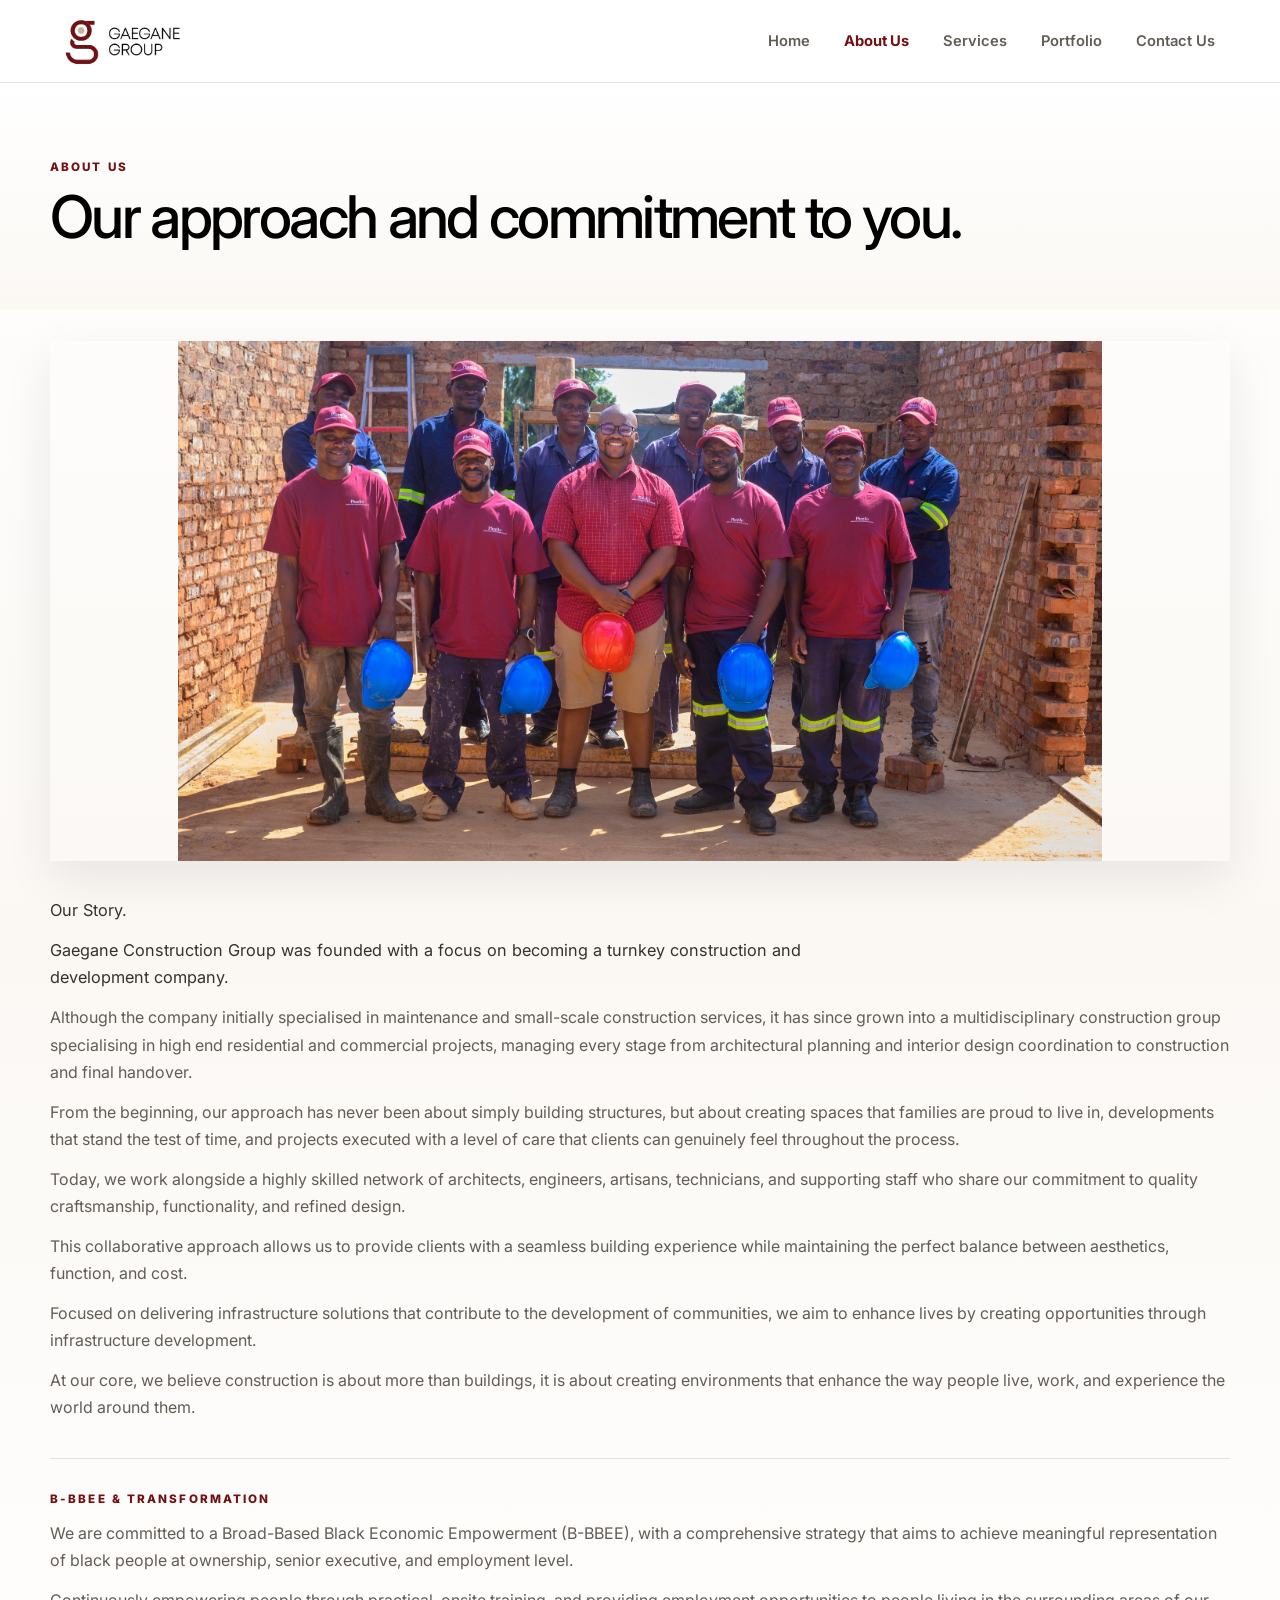
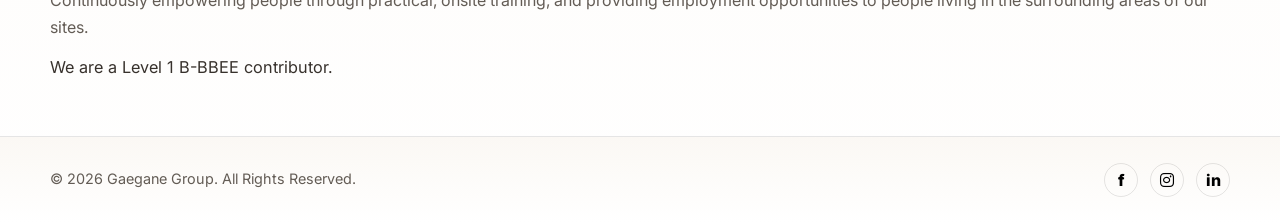
==== about.html @ 90c64b57 "Update about.html" ====
<!doctype html>
<html lang="en">
<head>
<meta charset="UTF-8">
<meta name="viewport" content="width=device-width, initial-scale=1.0">
<title>About Us — Gaegane Construction Group</title>

<link rel="preconnect" href="https://fonts.googleapis.com">
<link rel="preconnect" href="https://fonts.gstatic.com" crossorigin>
<link href="https://fonts.googleapis.com/css2?family=Inter:wght@400;500;600;700;800&display=swap" rel="stylesheet">
<link rel="stylesheet" href="assets/css/site.css">
<link rel="stylesheet" href="https://cdnjs.cloudflare.com/ajax/libs/font-awesome/6.5.1/css/all.min.css">
</head>

<body>

<header class="site-header">
  <div class="container nav">
    <a class="brand" href="index.html" aria-label="Gaegane Group home">
      <img src="assets/images/horizont-bg.png" alt="Gaegane Group logo">
    </a>

    <button class="menu-toggle" type="button" aria-label="Open menu" aria-expanded="false">
      <span></span><span></span><span></span>
    </button>

    <nav class="nav-links">
      <a href="index.html">Home</a>
      <a href="about.html" class="active">About Us</a>
      <a href="services.html">Services</a>
      <a href="portfolio.html">Portfolio</a>
      <a href="contact.html">Contact Us</a>
    </nav>
  </div>
</header>

<main>

<section class="page-hero about-refined-hero">
  <div class="container reveal">
    <span class="eyebrow">About Us</span>
    <h1>Our approach and commitment to you.</h1>
  </div>
</section>


<section class="section about-document-copy">
 <div class="container about-content-wrap reveal">

    <div class="about-inline-image">
      <img src="assets/images/team.jpg" alt="Gaegane Construction Group team">
    </div>
    <p class="lead">Our Story.</p>

    <p class="lead">
      Gaegane Construction Group was founded with a focus on becoming a turnkey construction and development company.
    </p>

    <p>
      Although the company initially specialised in maintenance and small-scale construction services, it has since grown into a multidisciplinary construction group specialising in high end residential and commercial projects, managing every stage from architectural planning and interior design coordination to construction and final handover.
    </p>

    <p>
      From the beginning, our approach has never been about simply building structures, but about creating spaces that families are proud to live in, developments that stand the test of time, and projects executed with a level of care that clients can genuinely feel throughout the process.
    </p>

    <p>
      Today, we work alongside a highly skilled network of architects, engineers, artisans, technicians, and supporting staff who share our commitment to quality craftsmanship, functionality, and refined design.
    </p>

    <p>
      This collaborative approach allows us to provide clients with a seamless building experience while maintaining the perfect balance between aesthetics, function, and cost.
    </p>

    <p>
      Focused on delivering infrastructure solutions that contribute to the development of communities, we aim to enhance lives by creating opportunities through infrastructure development.
    </p>

    <p>
      At our core, we believe construction is about more than buildings, it is about creating environments that enhance the way people live, work, and experience the world around them.
    </p>

    <div class="about-subsection">
      <span class="eyebrow">B-BBEE &amp; Transformation</span>

      <p>
        We are committed to a Broad-Based Black Economic Empowerment (B-BBEE), with a comprehensive strategy that aims to achieve meaningful representation of black people at ownership, senior executive, and employment level.
      </p>

      <p>
        Continuously empowering people through practical, onsite training, and providing employment opportunities to people living in the surrounding areas of our sites.
      </p>

      <p class="lead">We are a Level 1 B-BBEE contributor.</p>
    </div>

  </div>
</section>

</main>

<footer class="footer footer-brand">
  <div class="container footer-clean">

    <p>© 2026 Gaegane Group. All Rights Reserved.</p>

    <div class="footer-socials">
      <a href="https://www.facebook.com/share/1CrGGf7CHS/" aria-label="Facebook">f</a>
      <a href="https://www.instagram.com/gaeganegroup?igsh=anBxc2hhbjdlZ2l2" aria-label="Instagram"><i class="fa-brands fa-instagram"></i></a>
      <a href="https://www.linkedin.com/company/gaegane-group/" aria-label="LinkedIn">in</a>
    </div>
  </div>
</footer>

<script src="assets/js/site.js"></script>
</body>
</html>
---- assets/css/site.css ----
:root{
  --maroon:#731012;
  --gold:#c7b399;
  --black:#000;
  --white:#fff;
  --paper:#fbf8f4;
  --paper-2:#f5efe8;
  --ink:#111;
  --muted:#635c55;
  --line:rgba(0,0,0,.10);
  --soft:0 18px 46px rgba(0,0,0,.08);
}

*{
  box-sizing:border-box;
}

html{
  scroll-behavior:smooth;
}

body{
  margin:0;
  font-family:'Gilroy','Inter',system-ui,-apple-system,BlinkMacSystemFont,"Segoe UI",sans-serif;
  color:var(--ink);
  background:linear-gradient(180deg,#fff 0%,var(--paper) 52%,#fff 100%);
}

body.nav-open,
body.lightbox-open{
  overflow:hidden;
}

a{
  text-decoration:none;
  color:inherit;
}

img{
  display:block;
  max-width:100%;
  border-radius:0 !important;
}

.container{
  width:min(1180px,calc(100% - 32px));
  margin:0 auto;
}

/* HEADER */

.site-header{
  position:sticky;
  top:0;
  z-index:100;
  background:rgba(255,255,255,.94);
  backdrop-filter:blur(16px);
  border-bottom:1px solid var(--line);
}

.nav{
  height:82px;
  display:flex;
  align-items:center;
  justify-content:space-between;
  gap:22px;
}

.brand{
  display:flex;
  align-items:center;
  flex-shrink:0;
}

.brand img{
  height:clamp(40px,4.2vw,58px);
  width:auto;
  max-width:210px;
  object-fit:contain;
}

.nav-links{
  display:flex;
  align-items:center;
  gap:4px;
}

.nav-links a{
  padding:11px 15px;
  color:var(--muted);
  font-size:.92rem;
  font-weight:600;
  transition:.25s ease;
}

.nav-links a:hover{
  background:transparent;
  color:var(--maroon);
  transform:none;
}

.nav-links a.active{
  background:transparent;
  color:var(--maroon);
  font-weight:700;
  transform:none;
}

.menu-toggle{
  display:none;
  width:46px;
  height:46px;
  border:1px solid var(--line);
  background:#fff;
  border-radius:999px;
  cursor:pointer;
  align-items:center;
  justify-content:center;
  flex-direction:column;
  gap:5px;
}

.menu-toggle span{
  width:20px;
  height:2px;
  background:var(--black);
  border-radius:999px;
  transition:.25s ease;
}

.menu-toggle.active span:nth-child(1){
  transform:translateY(7px) rotate(45deg);
}

.menu-toggle.active span:nth-child(2){
  opacity:0;
}

.menu-toggle.active span:nth-child(3){
  transform:translateY(-7px) rotate(-45deg);
}

/* TYPOGRAPHY */

.eyebrow{
  display:inline-block;
  color:var(--maroon);
  letter-spacing:.18em;
  text-transform:uppercase;
  font-size:.73rem;
  font-weight:800;
  margin-bottom:14px;
}

h1,h2,h3{
  font-weight:500;
  letter-spacing:-.035em;
  color:var(--black);
}

h1{
  font-size:clamp(2.2rem,4vw,4.4rem);
  line-height:1.02;
  margin:0 0 18px;
  max-width:980px;
}

h2{
  font-size:clamp(2rem,3.8vw,3.8rem);
  line-height:1.04;
  margin:0 0 16px;
}

h3{
  font-size:clamp(1.25rem,2vw,1.75rem);
  line-height:1.12;
  margin:0 0 12px;
}

p{
  font-size:1rem;
  line-height:1.72;
  color:var(--muted);
  margin:0 0 12px;
}

.lead{
  font-size:clamp(1.02rem,1.25vw,1.18rem);
  line-height:1.7;
  color:#37312c;
  max-width:820px;
}

/* BUTTONS */

.btn-row,
.intro-actions{
  display:flex;
  flex-wrap:wrap;
  gap:16px;
  margin-top:22px;
  margin-bottom:26px;
}

.btn,
.project-open-btn{
  display:inline-flex;
  align-items:center;
  justify-content:center;
  min-height:52px;
  padding:0 22px;
  border-radius:999px;
  border:1px solid transparent;
  font-weight:800;
  transition:.25s ease;
  cursor:pointer;
}

.btn-primary{
  background:var(--maroon);
  color:#fff;
  box-shadow:0 16px 30px rgba(115,16,18,.18);
}

.btn-primary:hover{
  background:#5e0d0f;
  transform:translateY(-2px);
}

.btn-secondary{
  border-color:var(--gold);
  color:var(--black);
  background:rgba(255,255,255,.8);
}

.btn-secondary:hover{
  background:var(--gold);
  transform:translateY(-2px);
}

/* HERO */

.hero{
  min-height:auto;
  display:block;
}

.hero-media{
  position:relative;
  overflow:hidden;
  background:#111;
  height:min(68vh,680px);
  min-height:480px;
}

.hero-static .hero-media img,
.hero-slide img{
  width:100%;
  height:100%;
  object-fit:cover;
}

.hero-slide{
  position:absolute;
  inset:0;
  opacity:0;
  transform:scale(1.04);
  transition:opacity .9s ease,transform 1.4s ease;
}

.hero-slide.active{
  opacity:1;
  transform:scale(1);
}

.hero-media::after{
  content:"";
  position:absolute;
  inset:0;
  background:linear-gradient(180deg,rgba(0,0,0,.08),rgba(0,0,0,.28));
  pointer-events:none;
}

.hero-overlay{
  display:none;
}

/* HOME */

.home-copy,
.refined-home{
  padding:clamp(46px,6vw,76px) 0;
  background:linear-gradient(180deg,#fff,var(--paper));
}

.home-copy-inner{
  max-width:1080px;
}

.home-copy h1,
.refined-home h1{
  font-size:clamp(2.15rem,4.4vw,4.6rem);
  line-height:1.02;
  letter-spacing:-.045em;
  max-width:980px;
  margin:10px 0 20px;
}

.home-copy .lead,
.refined-home .lead{
  max-width:900px;
}

.home-feature-row,
.plain-list{
  display:grid;
  grid-template-columns:repeat(4,1fr);
  gap:18px;
  margin-top:28px;
}

.home-feature-row span,
.plain-item{
  border-top:1px solid var(--line);
  padding-top:14px;
  color:var(--muted);
  font-weight:700;
}

.home-intro-visible .reveal{
  opacity:1;
  transform:none;
  animation:homeTextFadeUp .9s ease both;
}

@keyframes homeTextFadeUp{
  from{
    opacity:0;
    transform:translateY(18px);
  }
  to{
    opacity:1;
    transform:translateY(0);
  }
}

/* PAGE HERO */

.page-hero,
.refined-page-hero,
.contact-refined-hero,
.about-refined-hero{
  padding:clamp(44px,6vw,72px) 0 clamp(26px,4vw,44px);
  background:linear-gradient(180deg,#fff,var(--paper));
}

.page-hero h1,
.refined-page-hero h1,
.contact-refined-hero h1,
.about-refined-hero h1{
  font-size:clamp(2.3rem,4.6vw,4.8rem);
  line-height:1;
  letter-spacing:-.045em;
  max-width:980px;
}

.page-hero .lead,
.refined-page-hero .lead,
.contact-refined-hero .lead{
  max-width:820px;
  font-size:clamp(1.02rem,1.25vw,1.18rem);
  line-height:1.7;
  font-weight:500;
}

/* SECTIONS */

.section,
.section.alt,
.intro-paper{
  padding:56px 0;
}

.section.alt{
  background:var(--paper);
}

.content-stack{
  display:grid;
  gap:56px;
}

.split{
  display:grid;
  grid-template-columns:.95fr 1.05fr;
  gap:38px;
  align-items:start;
}

.split.reverse{
  grid-template-columns:1.05fr .95fr;
}

.image-frame,
.image-frame.tall{
  position:relative;
  overflow:hidden;
  min-height:420px;
  background:#ddd;
  box-shadow:var(--soft);
}

.image-frame img{
  width:100%;
  height:100%;
  position:absolute;
  inset:0;
  object-fit:cover;
}

.text-block{
  padding:10px 0;
}

.text-block h2{
  font-size:clamp(2rem,3.8vw,3.8rem);
  max-width:850px;
}

.rule{
  width:80px;
  height:2px;
  background:var(--gold);
  margin:22px 0;
}

/* ABOUT */

.narrow-copy{
  max-width:900px;
}

.about-document-copy{
  padding-top:32px !important;
  padding-bottom:42px !important;
}

.about-content-wrap{
  max-width:1180px;
}

.about-inline-image{
  width:100%;
  margin-bottom:36px;
  overflow:hidden;
  box-shadow:var(--soft);
}

.about-inline-image img{
  width:100%;
  height:auto;
  max-height:520px;
  object-fit:contain;
  display:block;
}

.about-story-title{
  color:var(--black);
  font-size:clamp(1.8rem,2.8vw,2.8rem);
  font-weight:600;
  margin:0 0 24px;
  letter-spacing:-.03em;
}

.about-subsection{
  margin-top:36px;
  padding-top:28px;
  border-top:1px solid var(--line);
}

.values{
  display:flex;
  flex-wrap:wrap;
  gap:12px;
  margin-top:24px;
}

.value{
  border:1px solid var(--line);
  background:rgba(255,255,255,.68);
  border-radius:999px;
  padding:10px 14px;
  font-weight:700;
  color:var(--muted);
}

.team-feature-image{
  padding:0 0 54px;
}

.team-feature-image img{
  width:100%;
  max-height:620px;
  object-fit:cover;
  box-shadow:var(--soft);
}

/* SERVICES ICON LAYOUT */

.services-icon-section{
  padding-top:36px;
}

.services-icon-stack{
  display:grid;
  gap:0;
}

.service-icon-row{
  display:grid;
  grid-template-columns:180px 1fr;
  gap:50px;
  padding:50px 0;
  border-bottom:1px solid var(--line);
  align-items:center;
}

.service-icon-row:first-child{
  padding-top:10px;
}

.service-icon-row:last-child{
  border-bottom:0;
}

.service-icon-circle{
  width:140px;
  height:140px;
  border:2px solid var(--maroon);
  border-radius:50% !important;
  display:flex;
  align-items:center;
  justify-content:center;
  flex-shrink:0;
}

.service-icon-circle img{
  width:76px;
  height:76px;
  object-fit:contain;
}

.service-icon-row .eyebrow{
  font-size:1rem;
  letter-spacing:.2em;
  margin-bottom:18px;
}

.service-icon-row .service-copy h2{
  font-size:clamp(2.2rem,3.8vw,3.8rem);
  line-height:1.1;
  max-width:880px;
}

.service-icon-row .service-copy p{
  max-width:900px;
}

/* OLD SERVICES IMAGE FALLBACK */

.services-image-list{
  padding-top:36px;
}

.service-image-stack{
  display:grid;
  gap:46px;
}

.service-image-row-alt .service-copy,
.service-image-row-alt .image-frame{
  order:initial;
}

/* PORTFOLIO */

.portfolio-select-section{
  padding-top:50px;
  background:transparent;
}

.portfolio-select-grid{
  display:grid;
  grid-template-columns:repeat(3,1fr);
  gap:24px;
}

.portfolio-select-card{
  position:relative;
  min-height:300px;
  overflow:hidden;
  background:#111;
  box-shadow:var(--soft);
}

.portfolio-select-card img{
  position:absolute;
  inset:0;
  width:100%;
  height:100%;
  object-fit:cover;
  transition:.6s ease;
}

.portfolio-select-card:hover img{
  transform:scale(1.04);
}

.portfolio-select-card::after{
  content:"";
  position:absolute;
  inset:0;
  background:linear-gradient(180deg,rgba(0,0,0,.08),rgba(0,0,0,.68));
}

.portfolio-select-card.upcoming img{
  filter:blur(10px) brightness(.35);
  transform:scale(1.06);
}

.portfolio-card-copy{
  position:absolute;
  z-index:2;
  left:22px;
  right:22px;
  bottom:22px;
  color:#fff;
}

.portfolio-card-copy h2{
  color:#fff;
  font-size:1.15rem;
  font-weight:600;
  line-height:1.2;
  margin:0;
}

/* CONSTRUCTION SHOWCASE */

.construction-showcase{
  overflow:hidden;
  background:transparent;
  padding:70px 0 54px;
}

.construction-showcase-head{
  margin-bottom:22px;
}

.construction-showcase-head h2{
  font-size:clamp(1.7rem,3vw,3rem);
  margin:0;
}

.construction-track{
  display:flex;
  gap:18px;
  width:max-content;
  animation:constructionSlide 48s linear infinite;
}

.construction-track img{
  width:280px;
  height:190px;
  object-fit:cover;
  flex:0 0 auto;
}

@keyframes constructionSlide{
  from{
    transform:translateX(0);
  }
  to{
    transform:translateX(-50%);
  }
}

/* PROJECT DETAIL PAGES */

.project-page-hero h1{
  font-size:clamp(2rem,3.4vw,3.6rem) !important;
  max-width:980px;
}

.project-copy-section .narrow-copy{
  max-width:1180px;
  margin:0 auto;
}

.project-copy-section p{
  max-width:980px;
}

.project-gallery-section{
  padding-top:18px;
}

.project-gallery-wrap{
  position:relative;
}

.project-image-track{
  display:grid;
  grid-auto-flow:column;
  grid-auto-columns:calc((100% - 48px)/4);
  gap:16px;
  overflow-x:auto;
  scroll-snap-type:x mandatory;
  scroll-behavior:smooth;
  padding:8px 0 18px;
  scrollbar-width:none;
}

.project-image-track::-webkit-scrollbar{
  display:none;
}

.project-image-track img,
.project-image-track a img{
  height:clamp(220px,22vw,320px);
  width:100%;
  object-fit:cover;
  box-shadow:var(--soft);
  scroll-snap-align:start;
}

.project-image-track a{
  display:block;
  scroll-snap-align:start;
}

.gallery-hint{
  font-size:.9rem;
  color:var(--muted);
  margin-bottom:14px;
}

.project-gallery-arrow{
  position:absolute;
  top:50%;
  transform:translateY(-50%);
  z-index:5;
  width:42px;
  height:42px;
  border-radius:50%;
  border:1px solid var(--line);
  background:#fff;
  color:var(--black);
  font-size:1.3rem;
  font-weight:800;
  display:grid;
  place-items:center;
  cursor:pointer;
  box-shadow:var(--soft);
}

.project-gallery-arrow.left{
  left:10px;
}

.project-gallery-arrow.right{
  right:10px;
}

.nyala-coming-soon{
  position:relative;
  min-height:440px;
  overflow:hidden;
  box-shadow:var(--soft);
  background:#111;
  display:grid;
  place-items:center;
  text-align:center;
}

.nyala-coming-soon img{
  position:absolute;
  inset:0;
  width:100%;
  height:100%;
  object-fit:cover;
  filter:blur(10px) brightness(.35);
  transform:scale(1.06);
}

.nyala-coming-soon div{
  position:relative;
  z-index:2;
  max-width:620px;
  padding:28px;
}

.nyala-coming-soon h3{
  color:#fff;
  font-size:clamp(2rem,4vw,4rem);
}

.project-back-section{
  padding-top:24px;
  padding-bottom:56px;
}

/* IMAGE LIGHTBOX */

.image-lightbox{
  position:fixed;
  inset:0;
  background:rgba(0,0,0,.88);
  z-index:1000;
  display:none;
  align-items:center;
  justify-content:center;
  padding:22px;
}

.image-lightbox.active{
  display:flex;
}

.image-lightbox img{
  max-width:95vw;
  max-height:88vh;
  object-fit:contain;
  box-shadow:0 20px 60px rgba(0,0,0,.35);
}

.image-lightbox-close{
  position:absolute;
  top:18px;
  right:20px;
  width:42px;
  height:42px;
  border:1px solid rgba(255,255,255,.4);
  background:rgba(255,255,255,.12);
  color:#fff;
  border-radius:50%;
  font-size:1.6rem;
  cursor:pointer;
}

/* CONTACT */

.contact-refined{
  padding-top:34px !important;
  padding-bottom:46px !important;
}

.contact-grid{
  display:grid;
  grid-template-columns:1fr 1fr;
  gap:46px;
  align-items:start;
}

.form{
  display:grid;
  gap:14px;
}

.form input,
.form textarea{
  width:100%;
  border:1px solid var(--line);
  background:#fff;
  border-radius:0;
  padding:16px;
  font:inherit;
  color:var(--black);
}

.form textarea{
  min-height:150px;
  resize:vertical;
}

.contact-card{
  padding:34px;
  box-shadow:var(--soft);
}

.contact-light-card{
  background:linear-gradient(180deg,#fff,var(--paper)) !important;
  color:var(--black) !important;
  border:1px solid var(--line);
}

.contact-light-card h2{
  color:var(--black) !important;
}

.contact-light-card p,
.contact-light-card a{
  color:var(--muted) !important;
}

.map-section{
  padding:0 0 64px;
  background:linear-gradient(180deg,var(--paper),#fff);
}

.map-card{
  overflow:hidden;
  border:1px solid var(--line);
  box-shadow:var(--soft);
  min-height:380px;
}

.map-card iframe{
  width:100%;
  height:420px;
  border:0;
  display:block;
}

.form-message{
  margin:4px 0 0;
  font-weight:700;
  font-size:.95rem;
}

.form-message.sending{
  color:var(--muted);
}

.form-message.success{
  color:#1f7a3a;
}

.form-message.error{
  color:var(--maroon);
}

.form button:disabled{
  opacity:.7;
  cursor:not-allowed;
}

/* FOOTER */

.footer{
  background:linear-gradient(180deg,var(--paper),#fff);
  color:var(--black);
  border-top:1px solid var(--line);
  padding:26px 0;
}

.footer-clean{
  display:flex;
  align-items:center;
  justify-content:flex-start;
  gap:24px;
  flex-wrap:wrap;
}

.footer-clean p{
  margin:0;
  color:var(--muted);
  font-size:.9rem;
}

.footer-socials{
  display:flex;
  align-items:center;
  gap:12px;
  margin-left:auto;
}

.footer-socials a{
  width:34px;
  height:34px;
  border-radius:999px;
  display:grid;
  place-items:center;
  border:1px solid var(--line);
  color:var(--black);
  font-weight:800;
  transition:.25s ease;
}

.footer-socials a:hover{
  background:var(--maroon);
  color:#fff;
  border-color:var(--maroon);
  transform:translateY(-2px);
}

/* ANIMATION */

.reveal{
  opacity:0;
  transform:translateY(26px);
  transition:opacity .75s ease,transform .75s ease;
}

.reveal.visible{
  opacity:1;
  transform:translateY(0);
}

/* RESPONSIVE */

@media(max-width:980px){

  .menu-toggle{
    display:flex;
  }

  .nav-links{
    position:absolute;
    top:82px;
    left:0;
    right:0;
    display:none;
    flex-direction:column;
    align-items:stretch;
    background:rgba(255,255,255,.98);
    padding:18px;
    border-bottom:1px solid var(--line);
    box-shadow:0 20px 40px rgba(0,0,0,.08);
  }

  .nav-links.active{
    display:flex;
  }

  .nav-links a{
    width:100%;
  }

  .split,
  .split.reverse,
  .contact-grid{
    grid-template-columns:1fr;
  }

  .plain-list,
  .home-feature-row{
    grid-template-columns:repeat(2,1fr);
  }

  .portfolio-select-grid{
    grid-template-columns:1fr;
  }

  .portfolio-select-card{
    min-height:380px;
  }

  .project-image-track{
    grid-auto-columns:70%;
  }
}

@media(max-width:760px){

  .service-icon-row{
    grid-template-columns:1fr;
    gap:24px;
    padding:38px 0;
  }

  .service-icon-circle{
    width:110px;
    height:110px;
  }

  .service-icon-circle img{
    width:60px;
    height:60px;
  }
}

@media(max-width:640px){

  .container{
    width:min(100% - 24px,1180px);
  }

  .nav{
    height:74px;
  }

  .brand img{
    height:42px;
    max-width:155px;
  }

  .nav-links{
    top:74px;
  }

  .hero-media,
  .hero-static .hero-media{
    height:52vh;
    min-height:360px;
  }

  .section,
  .section.alt,
  .intro-paper,
  .page-hero,
  .home-copy{
    padding-top:42px;
    padding-bottom:42px;
  }

  .page-hero h1,
  .home-copy h1{
    font-size:clamp(2rem,9vw,3.1rem);
    line-height:1.02;
  }

  .lead{
    font-size:1.12rem;
  }

  .plain-list,
  .home-feature-row{
    grid-template-columns:1fr;
  }

  .image-frame,
  .image-frame.tall{
    min-height:320px;
  }

  .btn,
  .intro-actions .btn{
    width:100%;
  }

  .construction-track img{
    width:230px;
    height:170px;
  }

  .project-page-hero h1{
    font-size:clamp(2rem,9vw,3rem) !important;
  }

  .project-image-track{
    grid-auto-columns:82%;
  }

  .project-gallery-arrow{
    display:none;
  }
}

@media(max-width:520px){

  .footer-clean{
    flex-direction:column;
    align-items:flex-start;
  }

  .footer-socials{
    margin-left:0;
  }
}
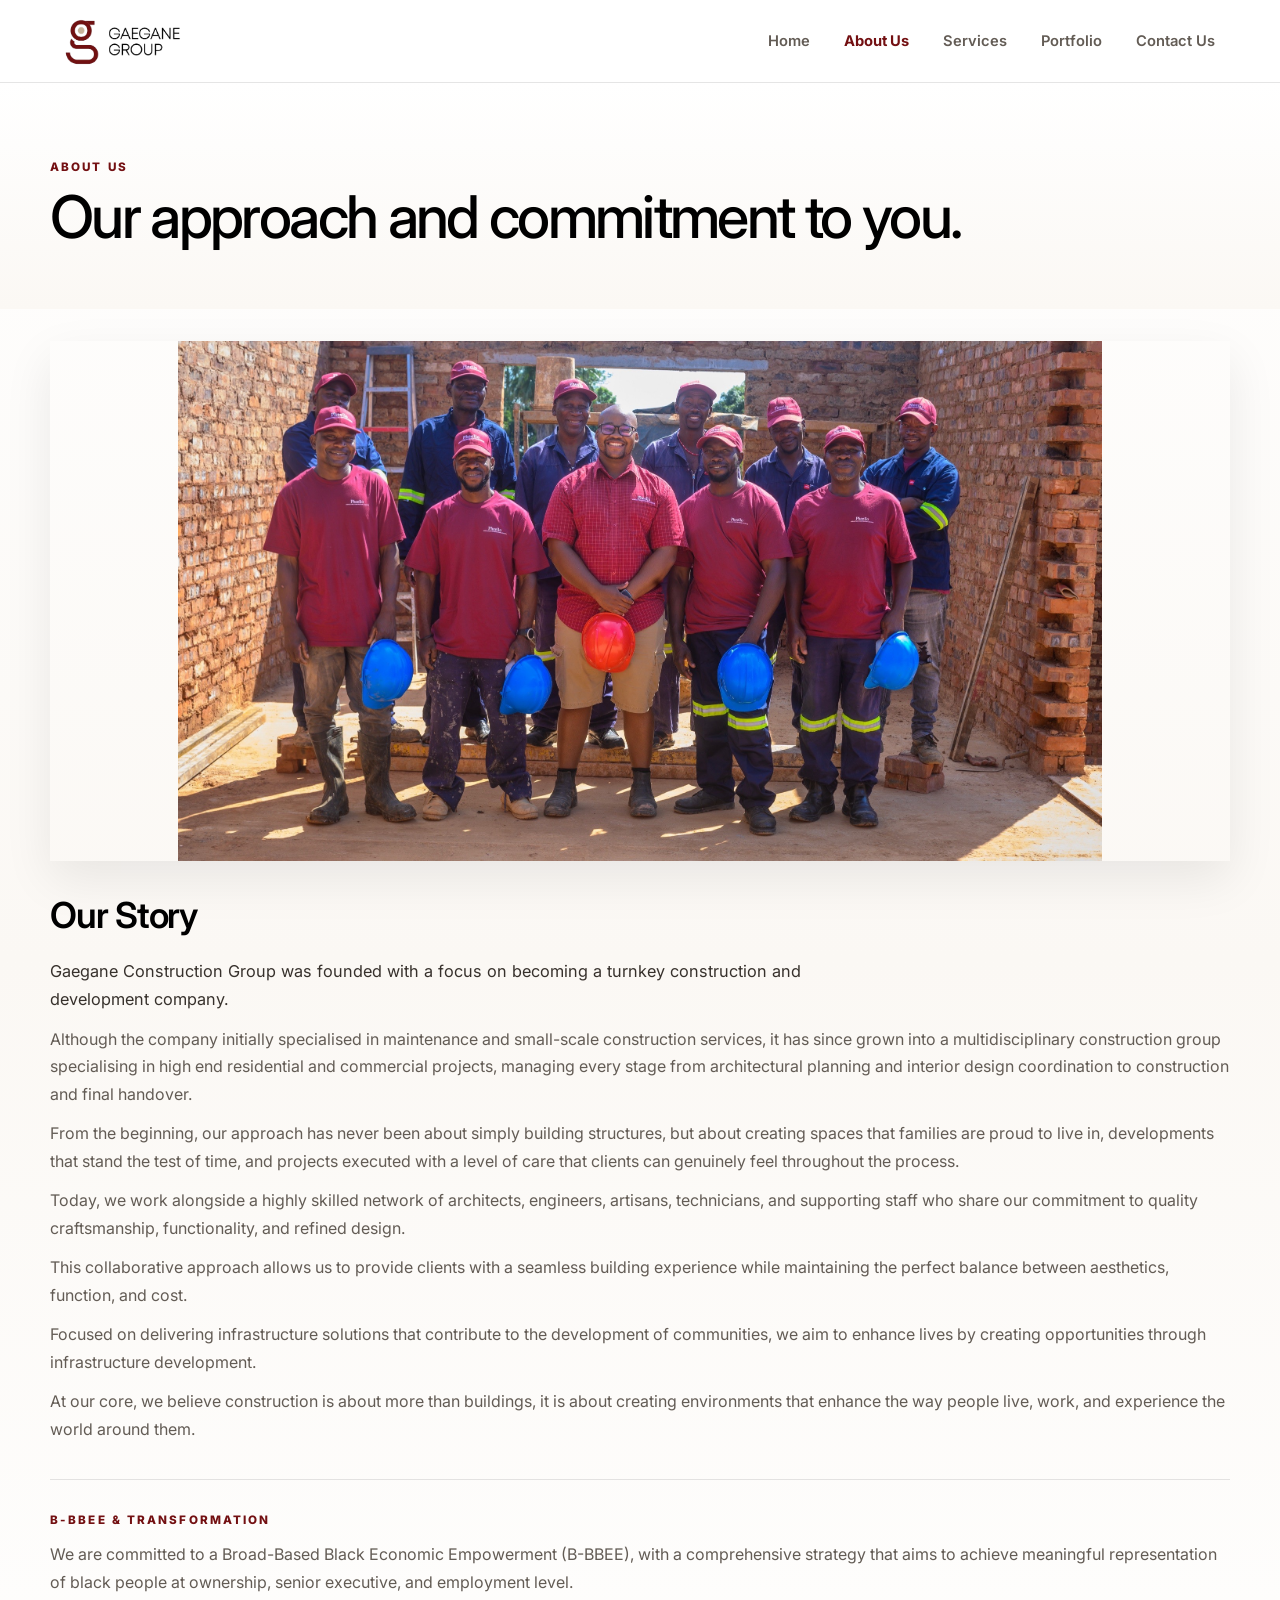
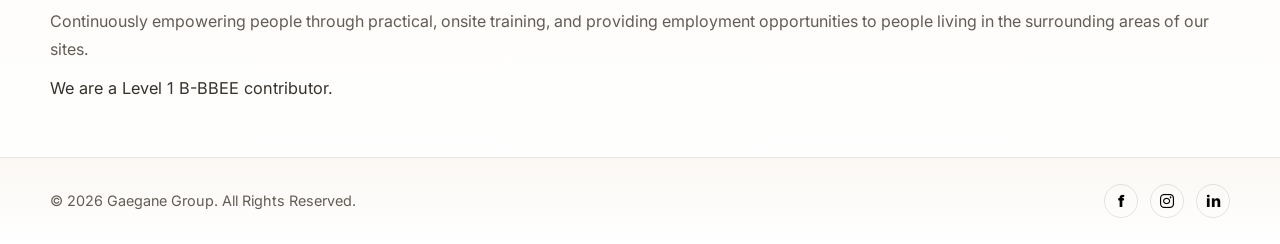
==== commit 65181d5a: "Update about.html" ====
--- a/about.html
+++ b/about.html
@@ -50,7 +50,7 @@
     <div class="about-inline-image">
       <img src="assets/images/team.jpg" alt="Gaegane Construction Group team">
     </div>
-    <p class="lead">Our Story.</p>
+    <h2 class="about-story-title">Our Story</h2>
 
     <p class="lead">
       Gaegane Construction Group was founded with a focus on becoming a turnkey construction and development company.
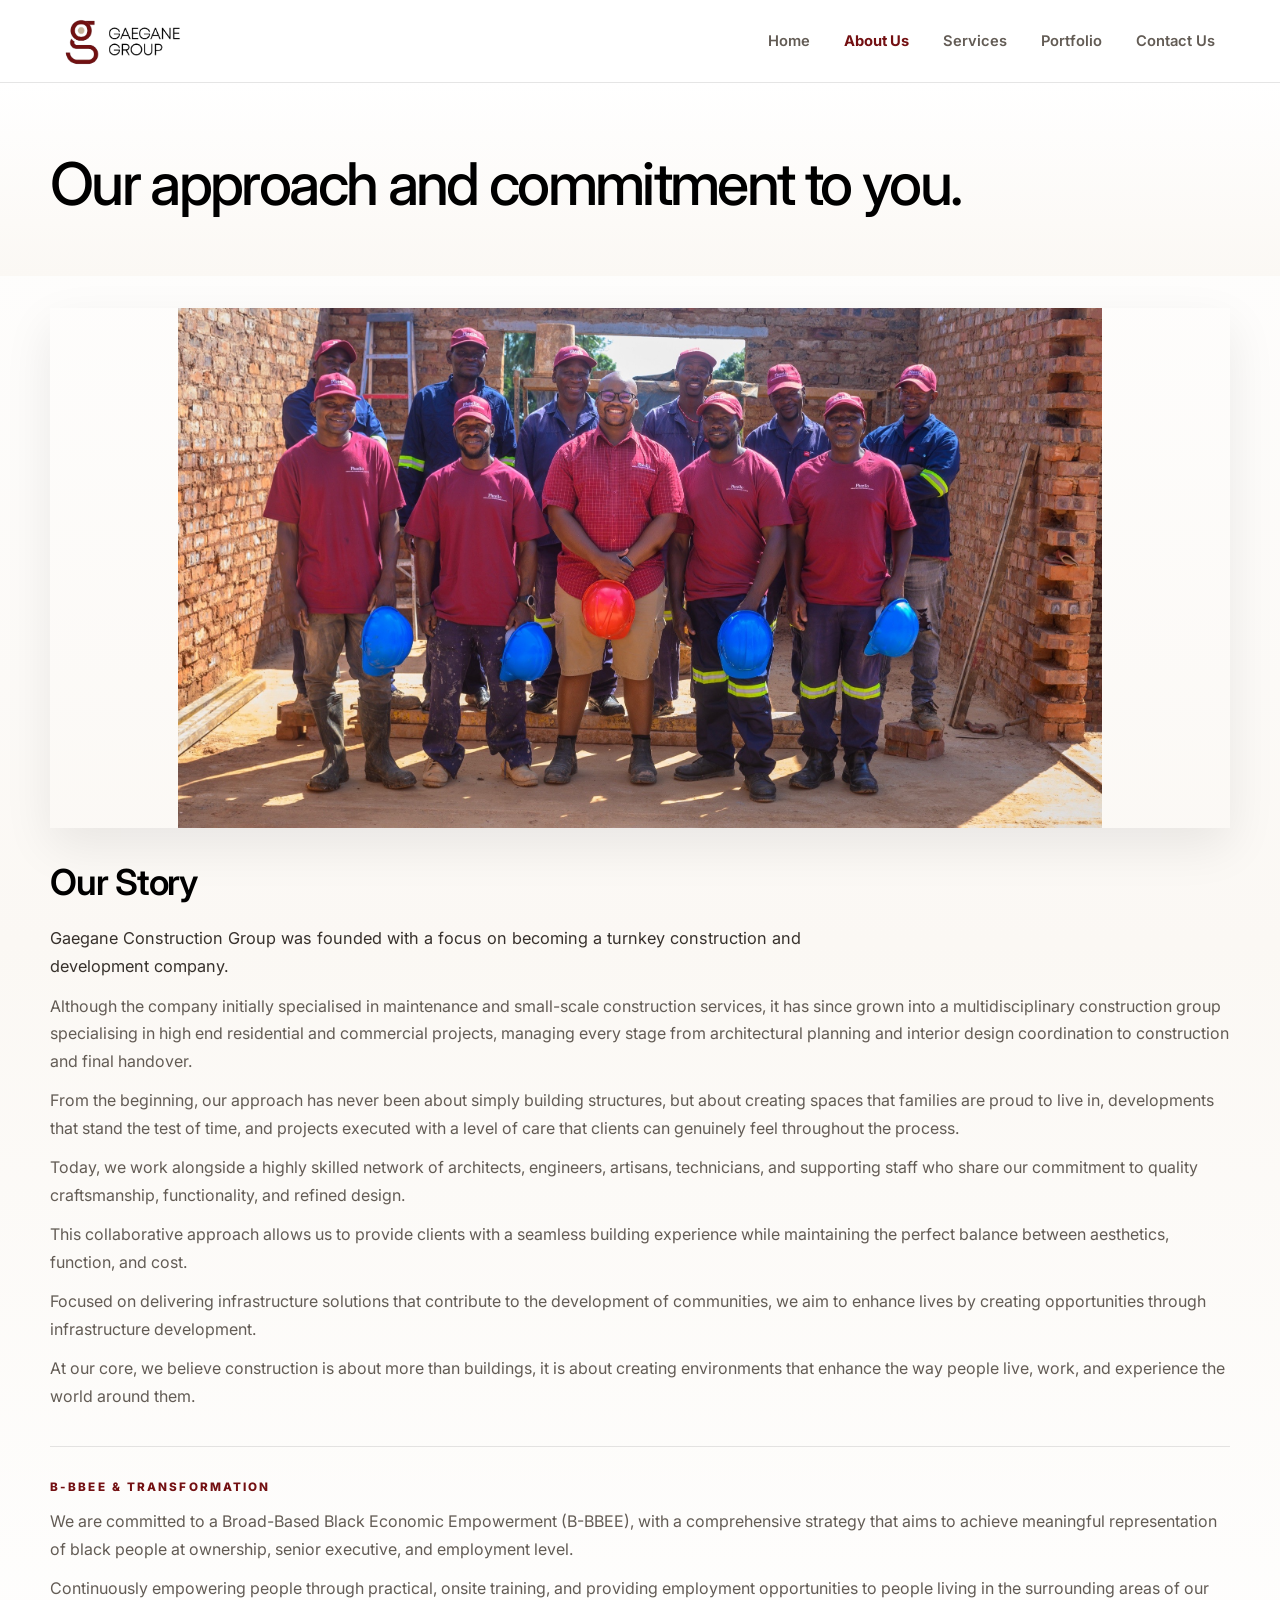
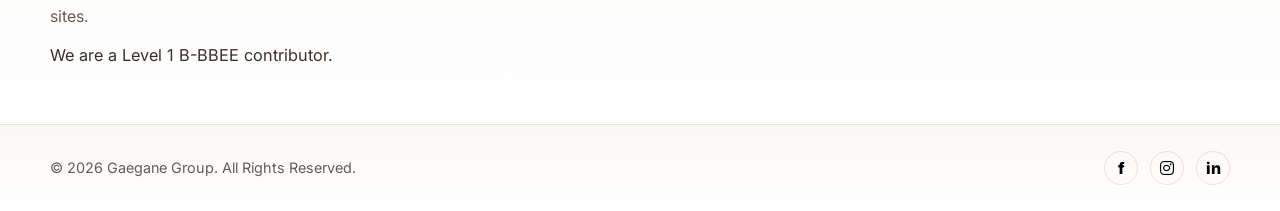
==== commit 5e5c3ad0: "Update about.html" ====
--- a/about.html
+++ b/about.html
@@ -38,7 +38,6 @@
 
 <section class="page-hero about-refined-hero">
   <div class="container reveal">
-    <span class="eyebrow">About Us</span>
     <h1>Our approach and commitment to you.</h1>
   </div>
 </section>
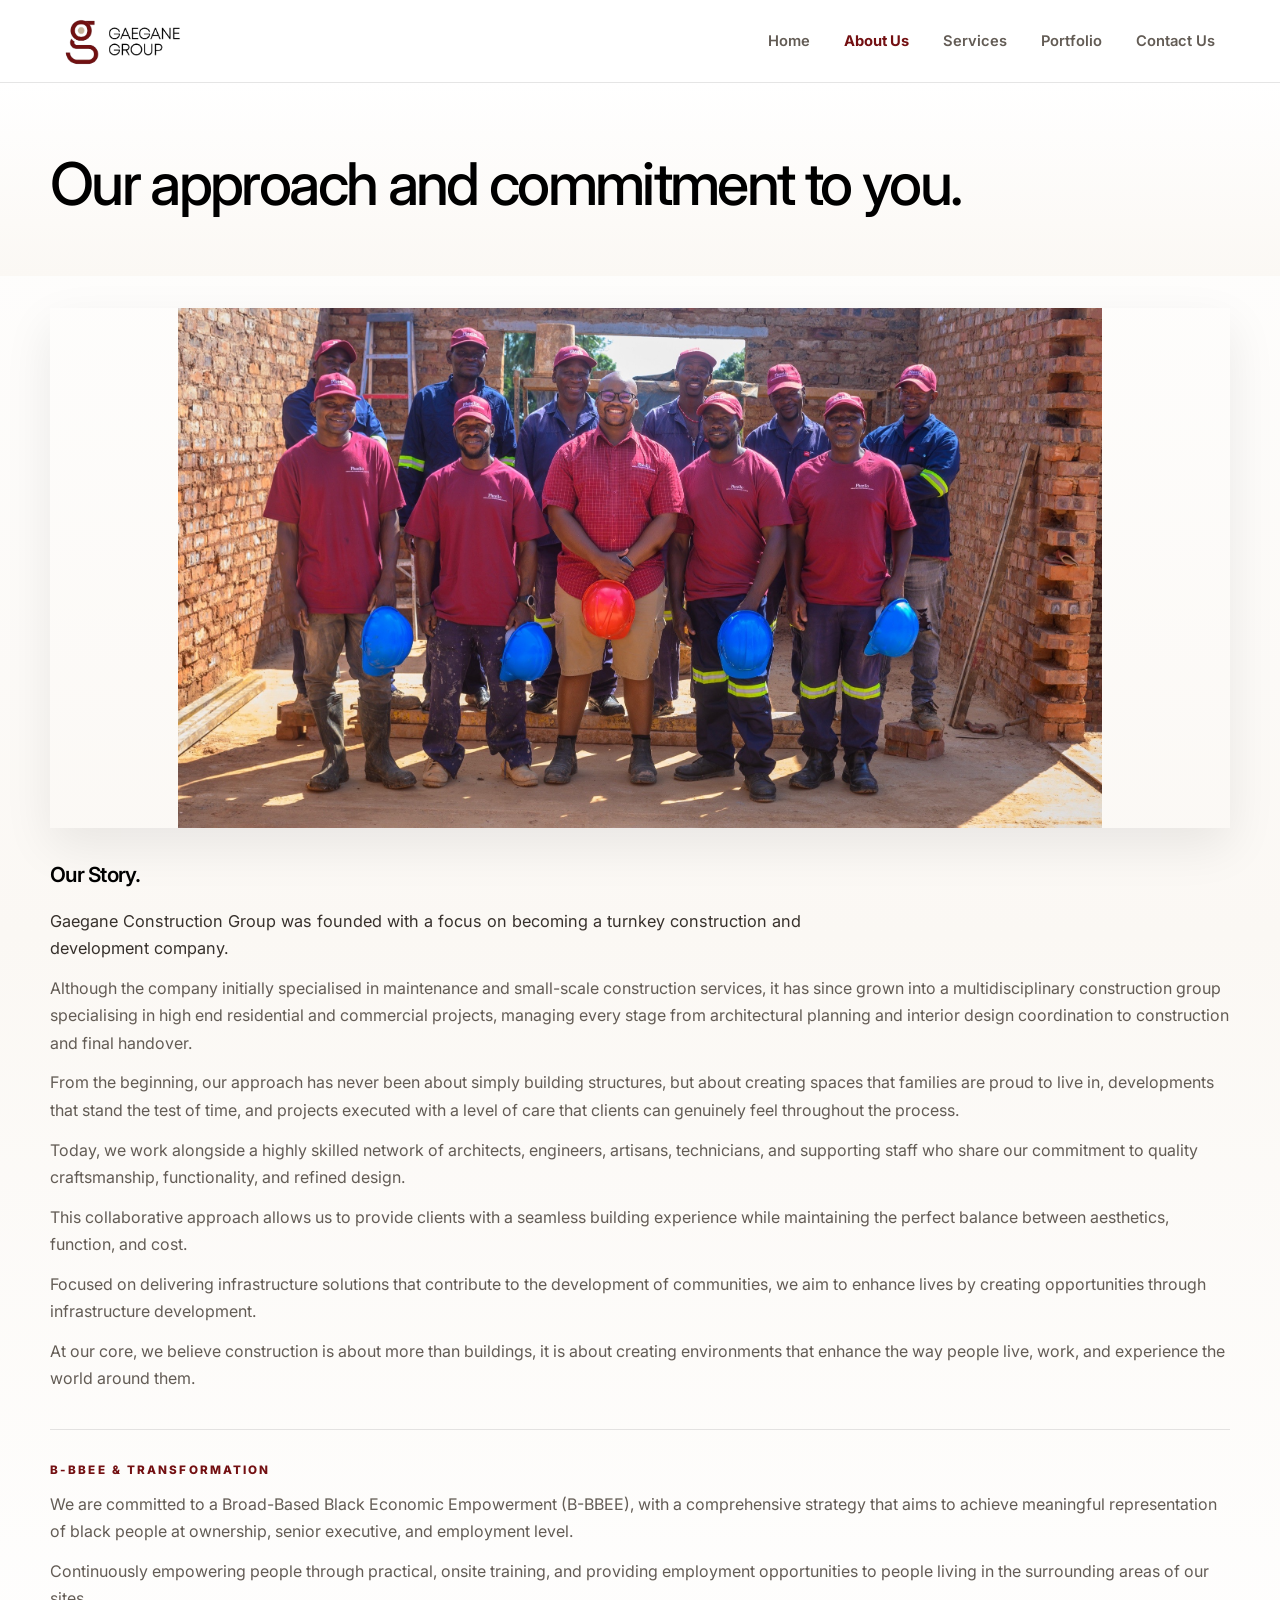
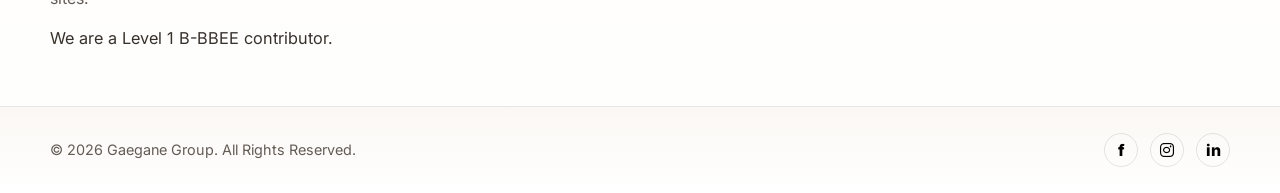
==== commit 0a1a6709: "Update about.html" ====
--- a/about.html
+++ b/about.html
@@ -49,7 +49,7 @@
     <div class="about-inline-image">
       <img src="assets/images/team.jpg" alt="Gaegane Construction Group team">
     </div>
-    <h2 class="about-story-title">Our Story</h2>
+    <h2 class="about-story-title">Our Story.</h2>
 
     <p class="lead">
       Gaegane Construction Group was founded with a focus on becoming a turnkey construction and development company.
--- a/assets/css/site.css
+++ b/assets/css/site.css
@@ -466,10 +466,9 @@
 
 .about-story-title{
   color:var(--black);
-  font-size:clamp(1.8rem,2.8vw,2.8rem);
+  font-size:1.3rem;
   font-weight:600;
-  margin:0 0 24px;
-  letter-spacing:-.03em;
+  margin:0 0 22px;
 }
 
 .about-subsection{
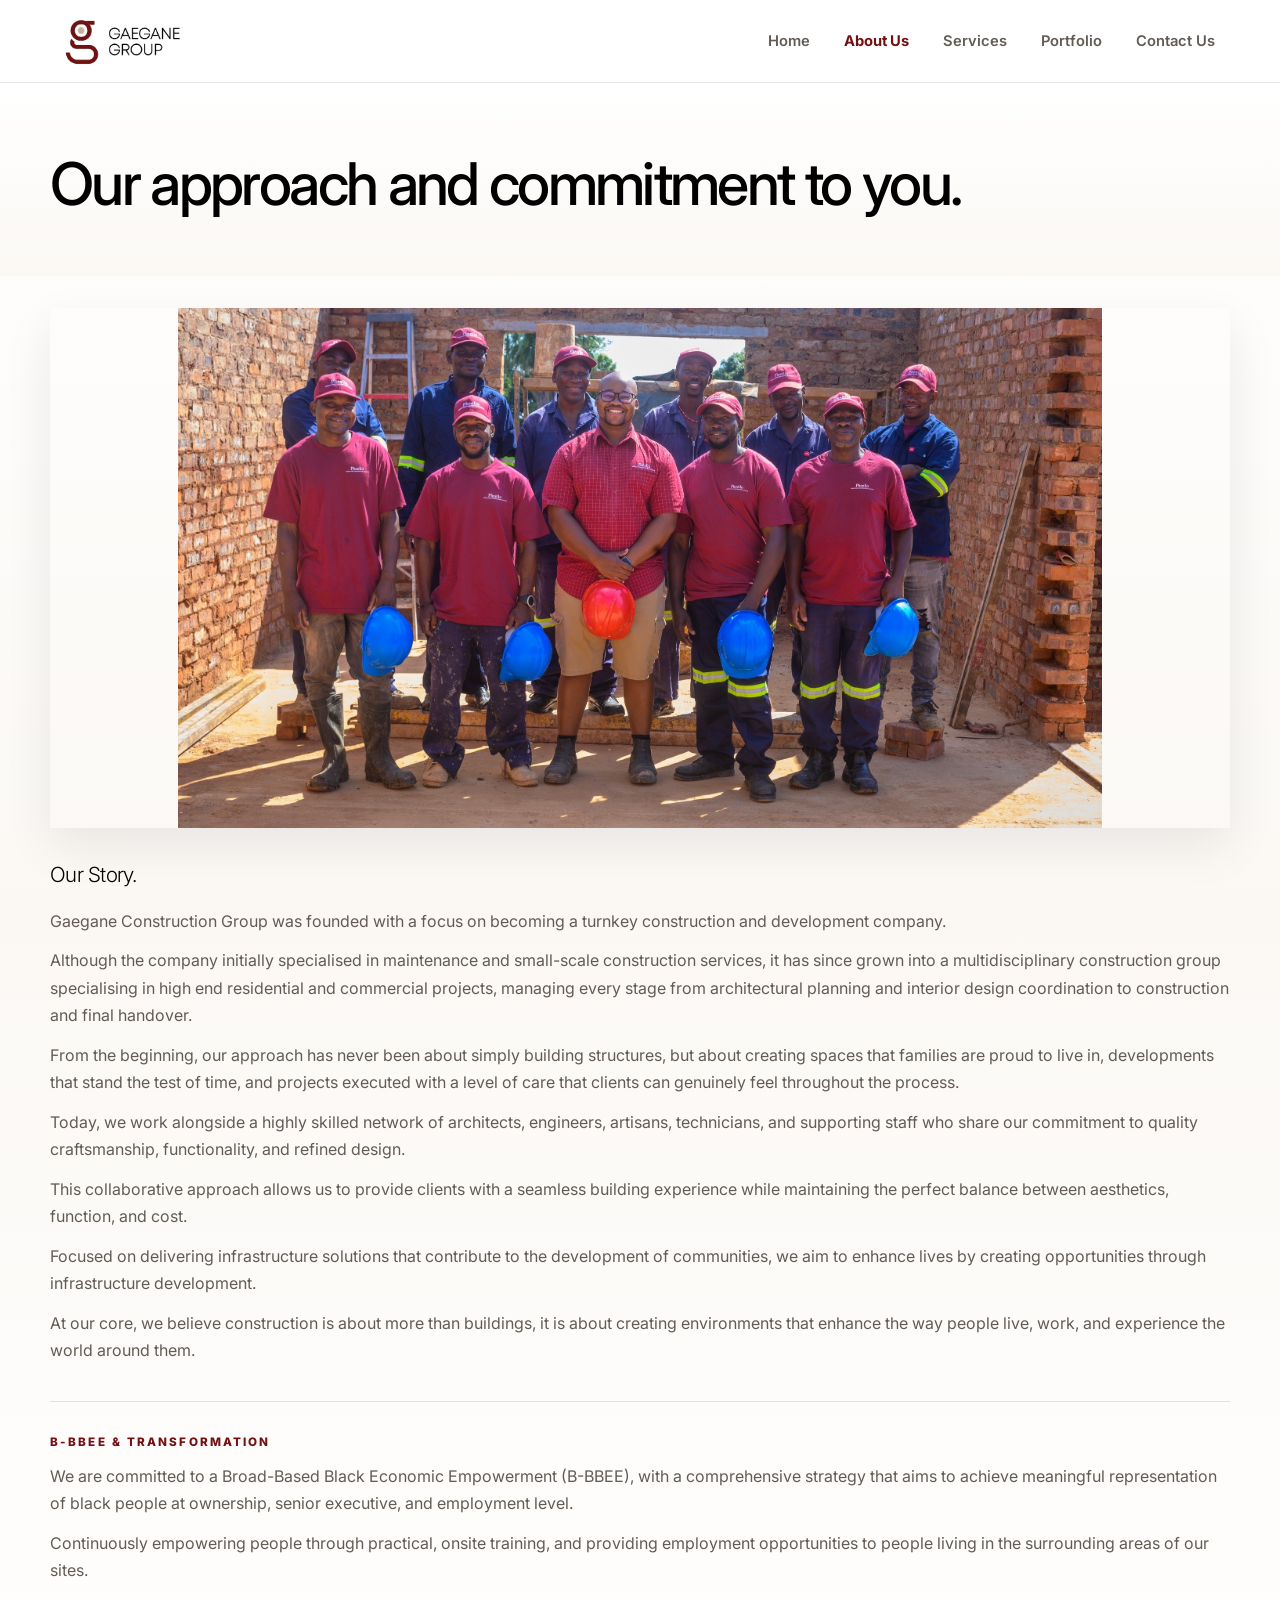
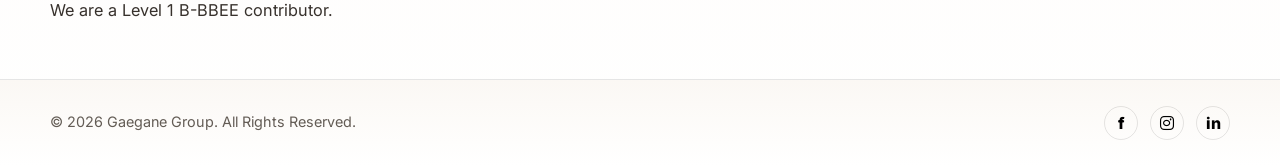
==== commit d7265394: "Update about.html" ====
--- a/about.html
+++ b/about.html
@@ -51,7 +51,7 @@
     </div>
     <h2 class="about-story-title">Our Story.</h2>
 
-    <p class="lead">
+    <p>
       Gaegane Construction Group was founded with a focus on becoming a turnkey construction and development company.
     </p>
 
--- a/assets/css/site.css
+++ b/assets/css/site.css
@@ -467,7 +467,7 @@
 .about-story-title{
   color:var(--black);
   font-size:1.3rem;
-  font-weight:600;
+  font-weight:300;
   margin:0 0 22px;
 }
 
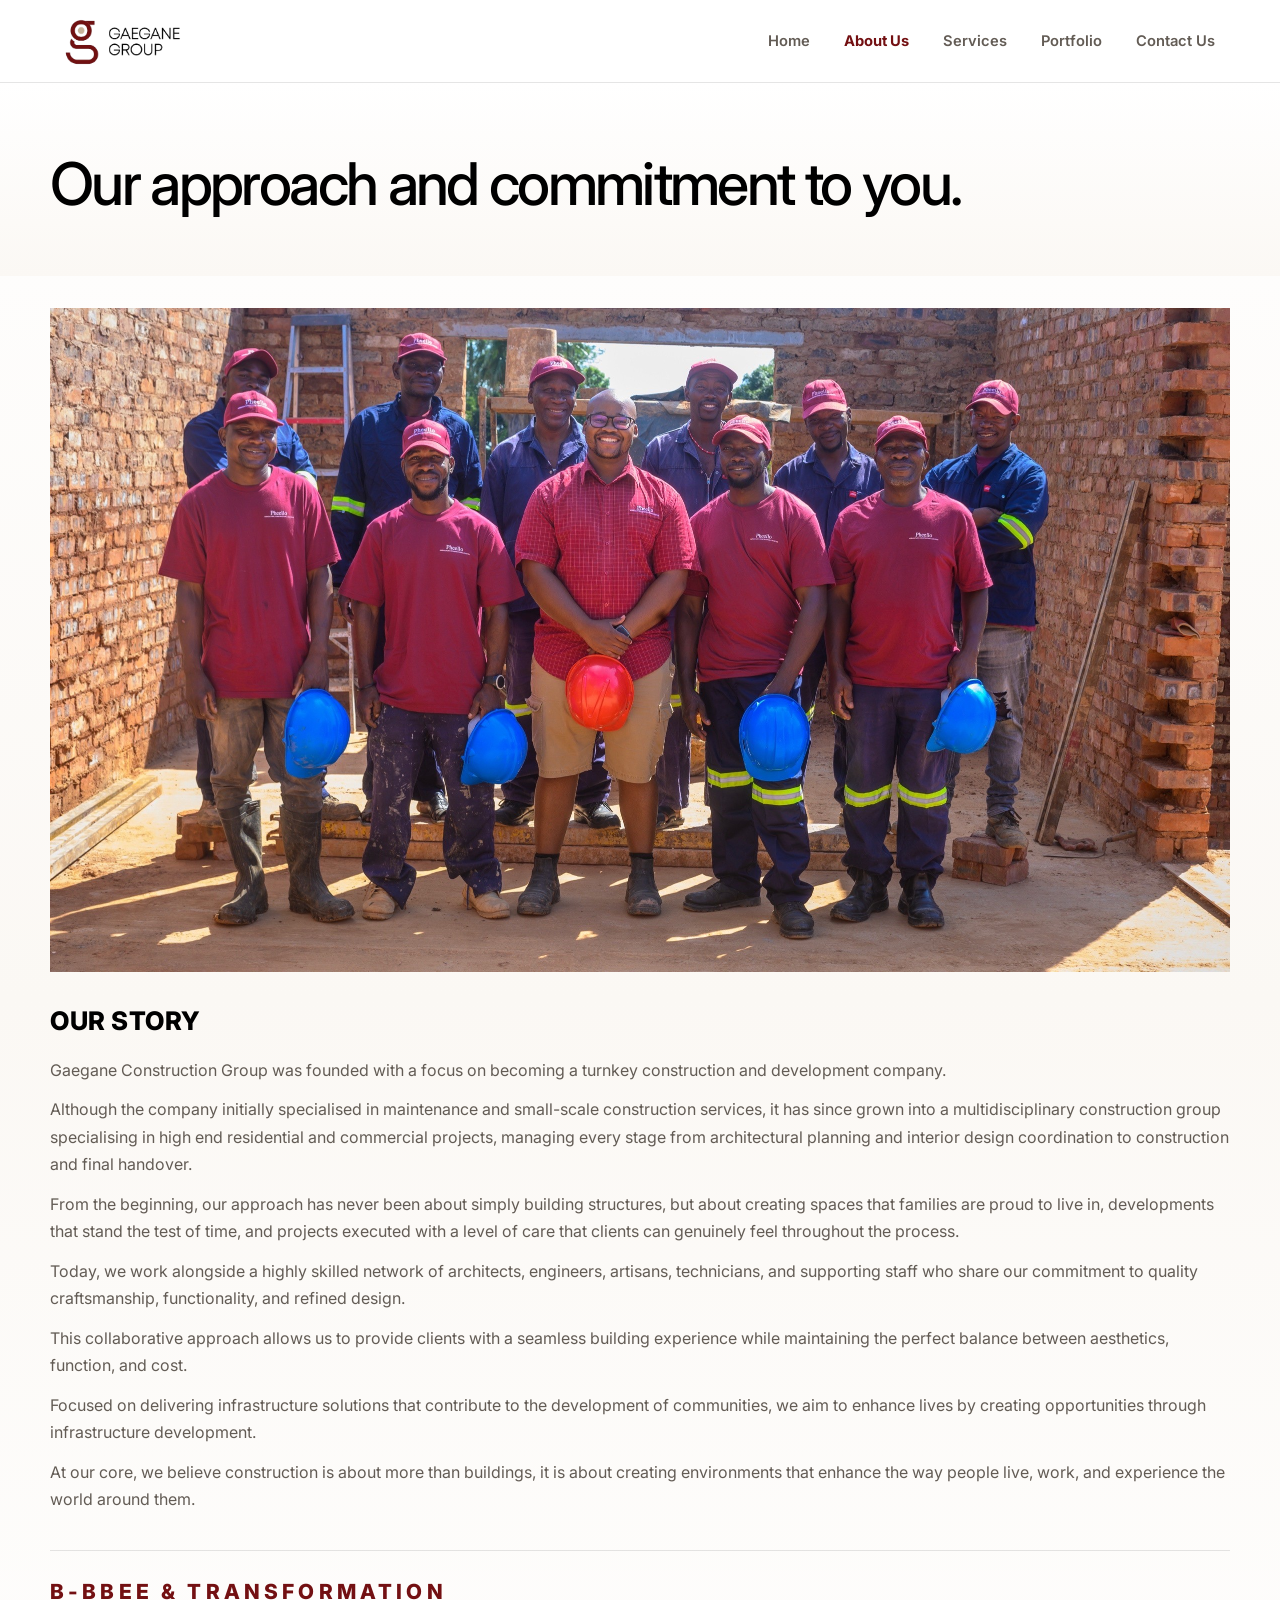
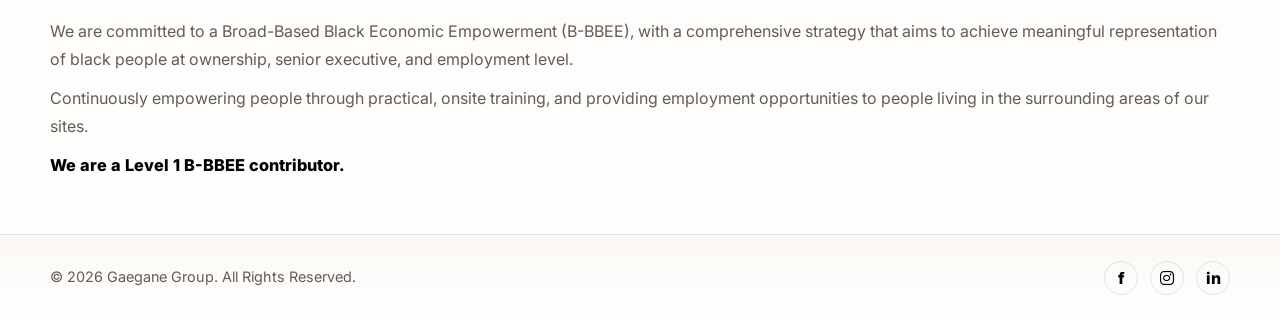
==== commit 85401115: "Update about.html" ====
--- a/about.html
+++ b/about.html
@@ -49,7 +49,7 @@
     <div class="about-inline-image">
       <img src="assets/images/team.jpg" alt="Gaegane Construction Group team">
     </div>
-    <h2 class="about-story-title">Our Story.</h2>
+    <h2 class="about-story-title">Our Story</h2>
 
     <p>
       Gaegane Construction Group was founded with a focus on becoming a turnkey construction and development company.
--- a/assets/css/site.css
+++ b/assets/css/site.css
@@ -453,21 +453,20 @@
   width:100%;
   margin-bottom:36px;
   overflow:hidden;
-  box-shadow:var(--soft);
 }
 
 .about-inline-image img{
   width:100%;
   height:auto;
-  max-height:520px;
-  object-fit:contain;
   display:block;
 }
 
 .about-story-title{
   color:var(--black);
-  font-size:1.3rem;
-  font-weight:300;
+  font-size:1.6rem;
+  font-weight:800;
+  text-transform:uppercase;
+  letter-spacing:.02em;
   margin:0 0 22px;
 }
 
@@ -475,6 +474,17 @@
   margin-top:36px;
   padding-top:28px;
   border-top:1px solid var(--line);
+}
+
+.about-subsection .eyebrow{
+  font-size:1.3rem;
+  font-weight:800;
+  letter-spacing:.2em;
+}
+
+.about-subsection .lead{
+  font-weight:800;
+  color:var(--black);
 }
 
 .values{
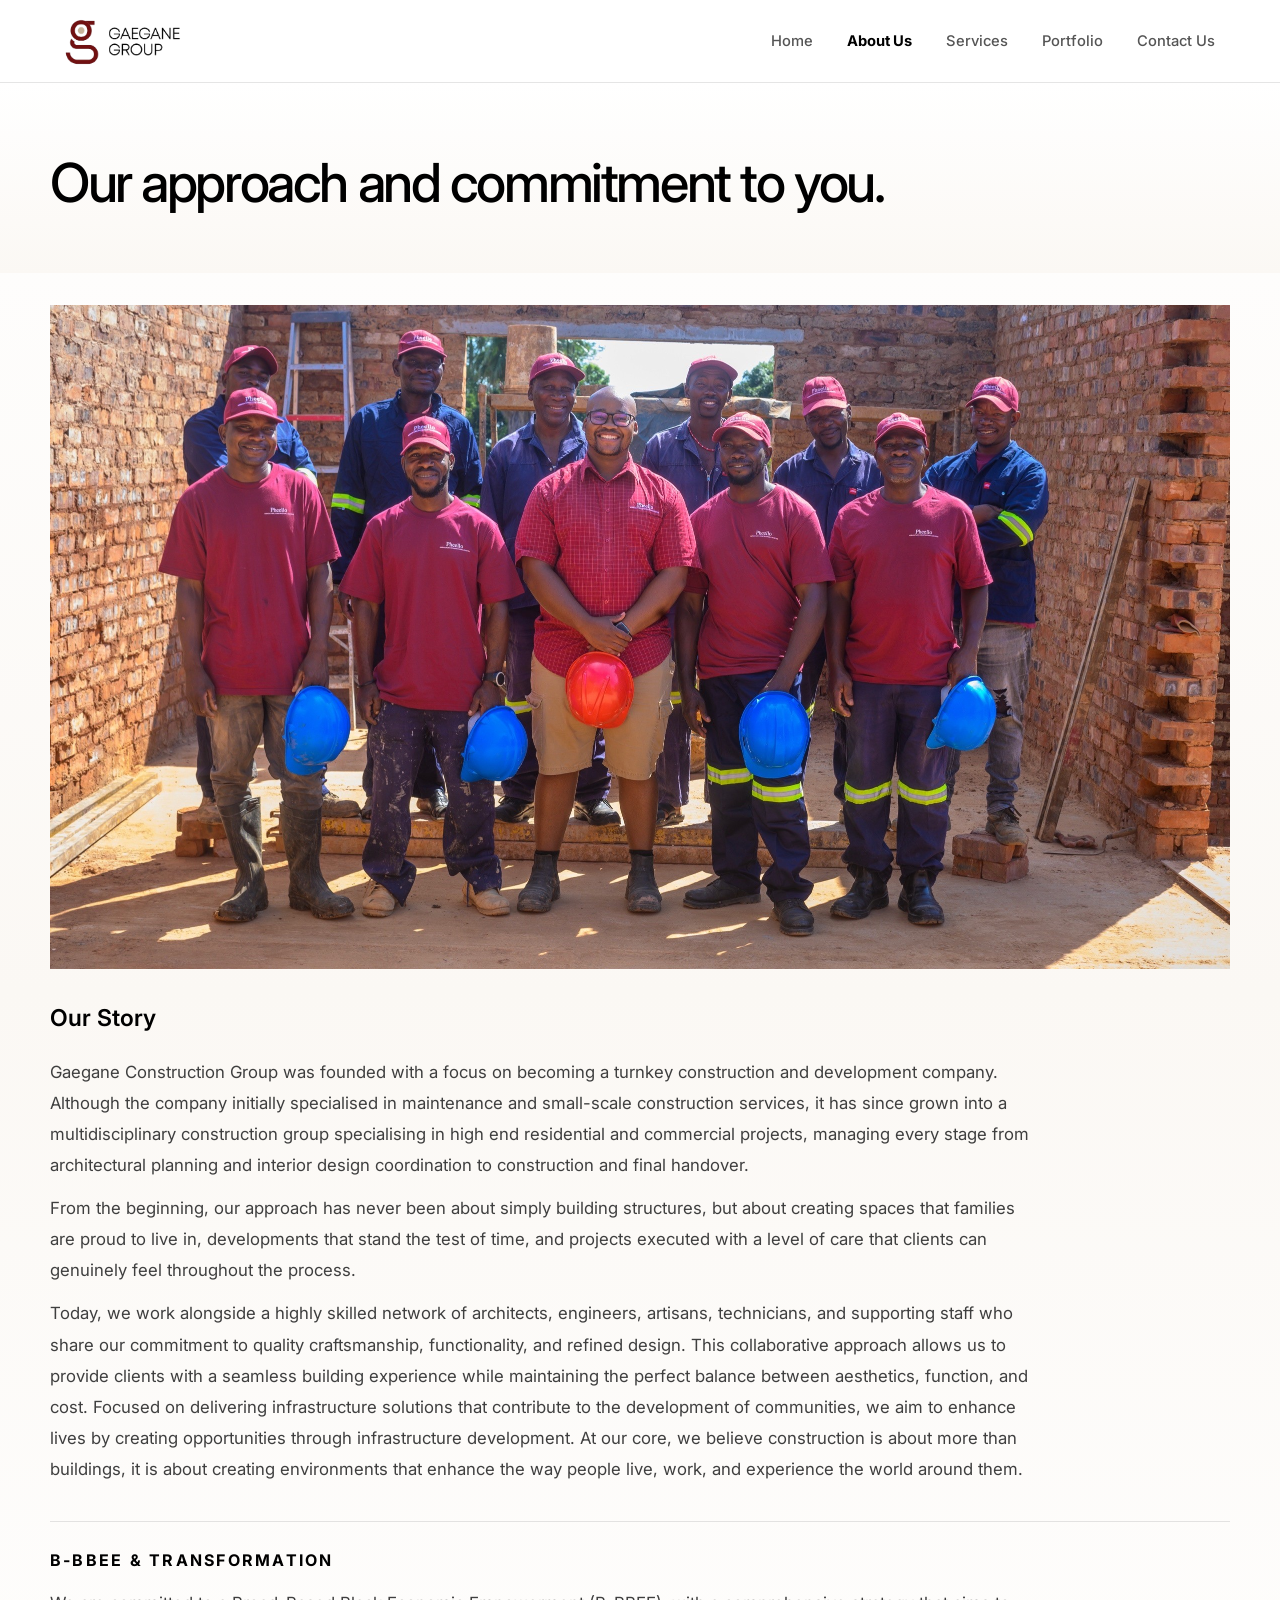
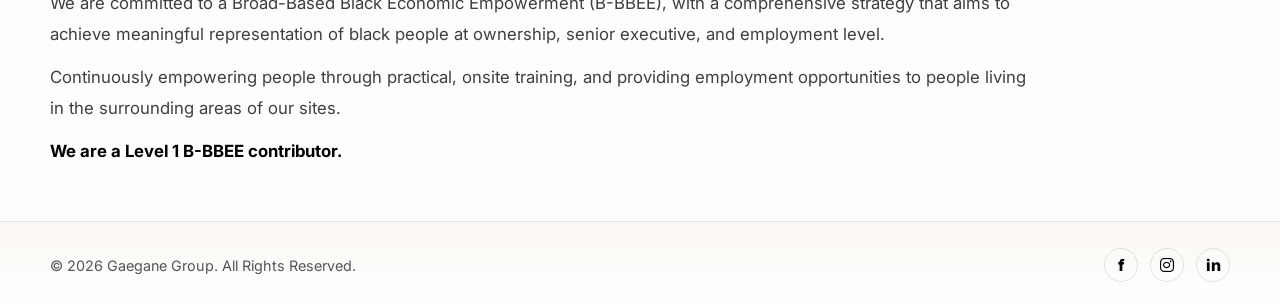
==== commit db399f0b: "Update about.html" ====
--- a/about.html
+++ b/about.html
@@ -53,9 +53,6 @@
 
     <p>
       Gaegane Construction Group was founded with a focus on becoming a turnkey construction and development company.
-    </p>
-
-    <p>
       Although the company initially specialised in maintenance and small-scale construction services, it has since grown into a multidisciplinary construction group specialising in high end residential and commercial projects, managing every stage from architectural planning and interior design coordination to construction and final handover.
     </p>
 
@@ -65,17 +62,8 @@
 
     <p>
       Today, we work alongside a highly skilled network of architects, engineers, artisans, technicians, and supporting staff who share our commitment to quality craftsmanship, functionality, and refined design.
-    </p>
-
-    <p>
       This collaborative approach allows us to provide clients with a seamless building experience while maintaining the perfect balance between aesthetics, function, and cost.
-    </p>
-
-    <p>
       Focused on delivering infrastructure solutions that contribute to the development of communities, we aim to enhance lives by creating opportunities through infrastructure development.
-    </p>
-
-    <p>
       At our core, we believe construction is about more than buildings, it is about creating environments that enhance the way people live, work, and experience the world around them.
     </p>
 
--- a/assets/css/site.css
+++ b/assets/css/site.css
@@ -6,7 +6,7 @@
   --paper:#fbf8f4;
   --paper-2:#f5efe8;
   --ink:#111;
-  --muted:#635c55;
+  --muted:#555;
   --line:rgba(0,0,0,.10);
   --soft:0 18px 46px rgba(0,0,0,.08);
 }
@@ -21,7 +21,7 @@
 
 body{
   margin:0;
-  font-family:'Gilroy','Inter',system-ui,-apple-system,BlinkMacSystemFont,"Segoe UI",sans-serif;
+  font-family:'Inter',system-ui,-apple-system,BlinkMacSystemFont,"Segoe UI",sans-serif;
   color:var(--ink);
   background:linear-gradient(180deg,#fff 0%,var(--paper) 52%,#fff 100%);
 }
@@ -89,19 +89,14 @@
   padding:11px 15px;
   color:var(--muted);
   font-size:.92rem;
-  font-weight:600;
+  font-weight:500;
   transition:.25s ease;
 }
 
-.nav-links a:hover{
-  background:transparent;
-  color:var(--maroon);
-  transform:none;
-}
-
+.nav-links a:hover,
 .nav-links a.active{
   background:transparent;
-  color:var(--maroon);
+  color:var(--black);
   font-weight:700;
   transform:none;
 }
@@ -144,11 +139,11 @@
 
 .eyebrow{
   display:inline-block;
-  color:var(--maroon);
-  letter-spacing:.18em;
+  color:var(--black);
+  letter-spacing:.12em;
   text-transform:uppercase;
-  font-size:.73rem;
-  font-weight:800;
+  font-size:.78rem;
+  font-weight:700;
   margin-bottom:14px;
 }
 
@@ -159,35 +154,35 @@
 }
 
 h1{
-  font-size:clamp(2.2rem,4vw,4.4rem);
-  line-height:1.02;
+  font-size:clamp(2.1rem,4vw,4.1rem);
+  line-height:1.04;
   margin:0 0 18px;
   max-width:980px;
 }
 
 h2{
-  font-size:clamp(2rem,3.8vw,3.8rem);
-  line-height:1.04;
+  font-size:clamp(1.9rem,3.4vw,3.4rem);
+  line-height:1.05;
   margin:0 0 16px;
 }
 
 h3{
-  font-size:clamp(1.25rem,2vw,1.75rem);
+  font-size:clamp(1.2rem,2vw,1.7rem);
   line-height:1.12;
   margin:0 0 12px;
 }
 
 p{
   font-size:1rem;
-  line-height:1.72;
+  line-height:1.75;
   color:var(--muted);
   margin:0 0 12px;
 }
 
 .lead{
-  font-size:clamp(1.02rem,1.25vw,1.18rem);
-  line-height:1.7;
-  color:#37312c;
+  font-size:clamp(1.02rem,1.2vw,1.15rem);
+  line-height:1.75;
+  color:#333;
   max-width:820px;
 }
 
@@ -210,31 +205,28 @@
   min-height:52px;
   padding:0 22px;
   border-radius:999px;
-  border:1px solid transparent;
-  font-weight:800;
+  border:1px solid var(--black);
+  font-weight:700;
   transition:.25s ease;
   cursor:pointer;
-}
-
-.btn-primary{
-  background:var(--maroon);
+  background:transparent;
+  color:var(--black);
+  box-shadow:none;
+}
+
+.btn-primary,
+.btn-secondary{
+  background:transparent;
+  color:var(--black);
+  border:1px solid var(--black);
+  box-shadow:none;
+}
+
+.btn-primary:hover,
+.btn-secondary:hover,
+.project-open-btn:hover{
+  background:var(--black);
   color:#fff;
-  box-shadow:0 16px 30px rgba(115,16,18,.18);
-}
-
-.btn-primary:hover{
-  background:#5e0d0f;
-  transform:translateY(-2px);
-}
-
-.btn-secondary{
-  border-color:var(--gold);
-  color:var(--black);
-  background:rgba(255,255,255,.8);
-}
-
-.btn-secondary:hover{
-  background:var(--gold);
   transform:translateY(-2px);
 }
 
@@ -277,7 +269,7 @@
   content:"";
   position:absolute;
   inset:0;
-  background:linear-gradient(180deg,rgba(0,0,0,.08),rgba(0,0,0,.28));
+  background:linear-gradient(180deg,rgba(0,0,0,.05),rgba(0,0,0,.18));
   pointer-events:none;
 }
 
@@ -299,8 +291,8 @@
 
 .home-copy h1,
 .refined-home h1{
-  font-size:clamp(2.15rem,4.4vw,4.6rem);
-  line-height:1.02;
+  font-size:clamp(2.1rem,4.2vw,4.3rem);
+  line-height:1.04;
   letter-spacing:-.045em;
   max-width:980px;
   margin:10px 0 20px;
@@ -358,8 +350,8 @@
 .refined-page-hero h1,
 .contact-refined-hero h1,
 .about-refined-hero h1{
-  font-size:clamp(2.3rem,4.6vw,4.8rem);
-  line-height:1;
+  font-size:clamp(2.2rem,4.2vw,4.4rem);
+  line-height:1.04;
   letter-spacing:-.045em;
   max-width:980px;
 }
@@ -368,9 +360,9 @@
 .refined-page-hero .lead,
 .contact-refined-hero .lead{
   max-width:820px;
-  font-size:clamp(1.02rem,1.25vw,1.18rem);
-  line-height:1.7;
-  font-weight:500;
+  font-size:clamp(1rem,1.2vw,1.14rem);
+  line-height:1.75;
+  font-weight:400;
 }
 
 /* SECTIONS */
@@ -459,15 +451,24 @@
   width:100%;
   height:auto;
   display:block;
+  object-fit:cover;
 }
 
 .about-story-title{
   color:var(--black);
-  font-size:1.6rem;
-  font-weight:800;
-  text-transform:uppercase;
-  letter-spacing:.02em;
-  margin:0 0 22px;
+  font-size:1.45rem;
+  font-weight:600;
+  letter-spacing:0;
+  text-transform:none;
+  margin:0 0 24px;
+  line-height:1.2;
+}
+
+.about-document-copy p{
+  font-size:1.05rem;
+  line-height:1.85;
+  color:#3f3f3f;
+  max-width:980px;
 }
 
 .about-subsection{
@@ -477,44 +478,20 @@
 }
 
 .about-subsection .eyebrow{
-  font-size:1.3rem;
-  font-weight:800;
-  letter-spacing:.2em;
+  color:var(--black);
+  font-size:1rem;
+  font-weight:700;
+  letter-spacing:.14em;
+  margin-bottom:18px;
 }
 
 .about-subsection .lead{
-  font-weight:800;
-  color:var(--black);
-}
-
-.values{
-  display:flex;
-  flex-wrap:wrap;
-  gap:12px;
-  margin-top:24px;
-}
-
-.value{
-  border:1px solid var(--line);
-  background:rgba(255,255,255,.68);
-  border-radius:999px;
-  padding:10px 14px;
+  font-size:1.05rem;
   font-weight:700;
-  color:var(--muted);
-}
-
-.team-feature-image{
-  padding:0 0 54px;
-}
-
-.team-feature-image img{
-  width:100%;
-  max-height:620px;
-  object-fit:cover;
-  box-shadow:var(--soft);
-}
-
-/* SERVICES ICON LAYOUT */
+  color:var(--black);
+}
+
+/* SERVICES */
 
 .services-icon-section{
   padding-top:36px;
@@ -527,8 +504,8 @@
 
 .service-icon-row{
   display:grid;
-  grid-template-columns:180px 1fr;
-  gap:50px;
+  grid-template-columns:170px 1fr;
+  gap:48px;
   padding:50px 0;
   border-bottom:1px solid var(--line);
   align-items:center;
@@ -543,8 +520,8 @@
 }
 
 .service-icon-circle{
-  width:140px;
-  height:140px;
+  width:128px;
+  height:128px;
   border:2px solid var(--maroon);
   border-radius:50% !important;
   display:flex;
@@ -554,41 +531,28 @@
 }
 
 .service-icon-circle img{
-  width:76px;
-  height:76px;
+  width:68px;
+  height:68px;
   object-fit:contain;
 }
 
 .service-icon-row .eyebrow{
-  font-size:1rem;
-  letter-spacing:.2em;
-  margin-bottom:18px;
+  color:var(--black);
+  font-size:.92rem;
+  letter-spacing:.13em;
+  margin-bottom:14px;
+  font-weight:700;
 }
 
 .service-icon-row .service-copy h2{
-  font-size:clamp(2.2rem,3.8vw,3.8rem);
+  font-size:clamp(1.85rem,3vw,3.2rem);
   line-height:1.1;
   max-width:880px;
 }
 
 .service-icon-row .service-copy p{
   max-width:900px;
-}
-
-/* OLD SERVICES IMAGE FALLBACK */
-
-.services-image-list{
-  padding-top:36px;
-}
-
-.service-image-stack{
-  display:grid;
-  gap:46px;
-}
-
-.service-image-row-alt .service-copy,
-.service-image-row-alt .image-frame{
-  order:initial;
+  color:#3f3f3f;
 }
 
 /* PORTFOLIO */
@@ -629,11 +593,11 @@
   content:"";
   position:absolute;
   inset:0;
-  background:linear-gradient(180deg,rgba(0,0,0,.08),rgba(0,0,0,.68));
+  background:linear-gradient(180deg,rgba(0,0,0,.02),rgba(0,0,0,.45));
 }
 
 .portfolio-select-card.upcoming img{
-  filter:blur(10px) brightness(.35);
+  filter:blur(10px) brightness(.45);
   transform:scale(1.06);
 }
 
@@ -648,7 +612,7 @@
 
 .portfolio-card-copy h2{
   color:#fff;
-  font-size:1.15rem;
+  font-size:1.1rem;
   font-weight:600;
   line-height:1.2;
   margin:0;
@@ -659,30 +623,22 @@
 .construction-showcase{
   overflow:hidden;
   background:transparent;
-  padding:70px 0 54px;
-}
-
-.construction-showcase-head{
-  margin-bottom:22px;
-}
-
-.construction-showcase-head h2{
-  font-size:clamp(1.7rem,3vw,3rem);
-  margin:0;
+  padding:70px 0 70px;
 }
 
 .construction-track{
   display:flex;
-  gap:18px;
+  gap:20px;
   width:max-content;
-  animation:constructionSlide 48s linear infinite;
+  animation:constructionSlide 52s linear infinite;
 }
 
 .construction-track img{
-  width:280px;
-  height:190px;
+  width:420px;
+  height:280px;
   object-fit:cover;
   flex:0 0 auto;
+  box-shadow:var(--soft);
 }
 
 @keyframes constructionSlide{
@@ -696,9 +652,27 @@
 
 /* PROJECT DETAIL PAGES */
 
+.project-page-hero{
+  padding-top:clamp(34px,4.5vw,56px);
+  padding-bottom:clamp(18px,3vw,32px);
+}
+
+.project-page-hero .eyebrow{
+  color:var(--black);
+  font-size:1rem;
+  letter-spacing:.18em;
+  font-weight:700;
+  margin-bottom:18px;
+}
+
 .project-page-hero h1{
-  font-size:clamp(2rem,3.4vw,3.6rem) !important;
+  font-size:clamp(2rem,3.2vw,3.4rem) !important;
   max-width:980px;
+}
+
+.project-copy-section{
+  padding-top:28px;
+  padding-bottom:34px;
 }
 
 .project-copy-section .narrow-copy{
@@ -708,6 +682,7 @@
 
 .project-copy-section p{
   max-width:980px;
+  color:#3f3f3f;
 }
 
 .project-gallery-section{
@@ -721,12 +696,12 @@
 .project-image-track{
   display:grid;
   grid-auto-flow:column;
-  grid-auto-columns:calc((100% - 48px)/4);
+  grid-auto-columns:calc((100% - 32px)/3);
   gap:16px;
   overflow-x:auto;
   scroll-snap-type:x mandatory;
   scroll-behavior:smooth;
-  padding:8px 0 18px;
+  padding:8px 0 22px;
   scrollbar-width:none;
 }
 
@@ -736,11 +711,12 @@
 
 .project-image-track img,
 .project-image-track a img{
-  height:clamp(220px,22vw,320px);
+  height:clamp(280px,28vw,420px);
   width:100%;
   object-fit:cover;
   box-shadow:var(--soft);
   scroll-snap-align:start;
+  cursor:zoom-in;
 }
 
 .project-image-track a{
@@ -824,7 +800,7 @@
 .image-lightbox{
   position:fixed;
   inset:0;
-  background:rgba(0,0,0,.88);
+  background:rgba(0,0,0,.9);
   z-index:1000;
   display:none;
   align-items:center;
@@ -837,7 +813,7 @@
 }
 
 .image-lightbox img{
-  max-width:95vw;
+  max-width:94vw;
   max-height:88vh;
   object-fit:contain;
   box-shadow:0 20px 60px rgba(0,0,0,.35);
@@ -855,6 +831,32 @@
   border-radius:50%;
   font-size:1.6rem;
   cursor:pointer;
+  display:grid;
+  place-items:center;
+}
+
+.image-lightbox-nav{
+  position:absolute;
+  top:50%;
+  transform:translateY(-50%);
+  width:48px;
+  height:48px;
+  border-radius:50%;
+  border:1px solid rgba(255,255,255,.35);
+  background:rgba(255,255,255,.12);
+  color:#fff;
+  font-size:1.6rem;
+  cursor:pointer;
+  display:grid;
+  place-items:center;
+}
+
+.lightbox-prev{
+  left:22px;
+}
+
+.lightbox-next{
+  right:22px;
 }
 
 /* CONTACT */
@@ -997,9 +999,9 @@
 }
 
 .footer-socials a:hover{
-  background:var(--maroon);
+  background:var(--black);
   color:#fff;
-  border-color:var(--maroon);
+  border-color:var(--black);
   transform:translateY(-2px);
 }
 
@@ -1126,11 +1128,11 @@
   .page-hero h1,
   .home-copy h1{
     font-size:clamp(2rem,9vw,3.1rem);
-    line-height:1.02;
+    line-height:1.04;
   }
 
   .lead{
-    font-size:1.12rem;
+    font-size:1.08rem;
   }
 
   .plain-list,
@@ -1149,20 +1151,47 @@
   }
 
   .construction-track img{
-    width:230px;
-    height:170px;
+    width:300px;
+    height:220px;
+  }
+
+  .project-page-hero .eyebrow{
+    font-size:.85rem;
   }
 
   .project-page-hero h1{
-    font-size:clamp(2rem,9vw,3rem) !important;
+    font-size:clamp(1.9rem,8vw,2.8rem) !important;
+  }
+
+  .project-copy-section{
+    padding-top:20px;
   }
 
   .project-image-track{
-    grid-auto-columns:82%;
+    grid-auto-columns:88%;
+  }
+
+  .project-image-track img,
+  .project-image-track a img{
+    height:300px;
   }
 
   .project-gallery-arrow{
     display:none;
+  }
+
+  .image-lightbox-nav{
+    width:40px;
+    height:40px;
+    font-size:1.2rem;
+  }
+
+  .lightbox-prev{
+    left:10px;
+  }
+
+  .lightbox-next{
+    right:10px;
   }
 }
 
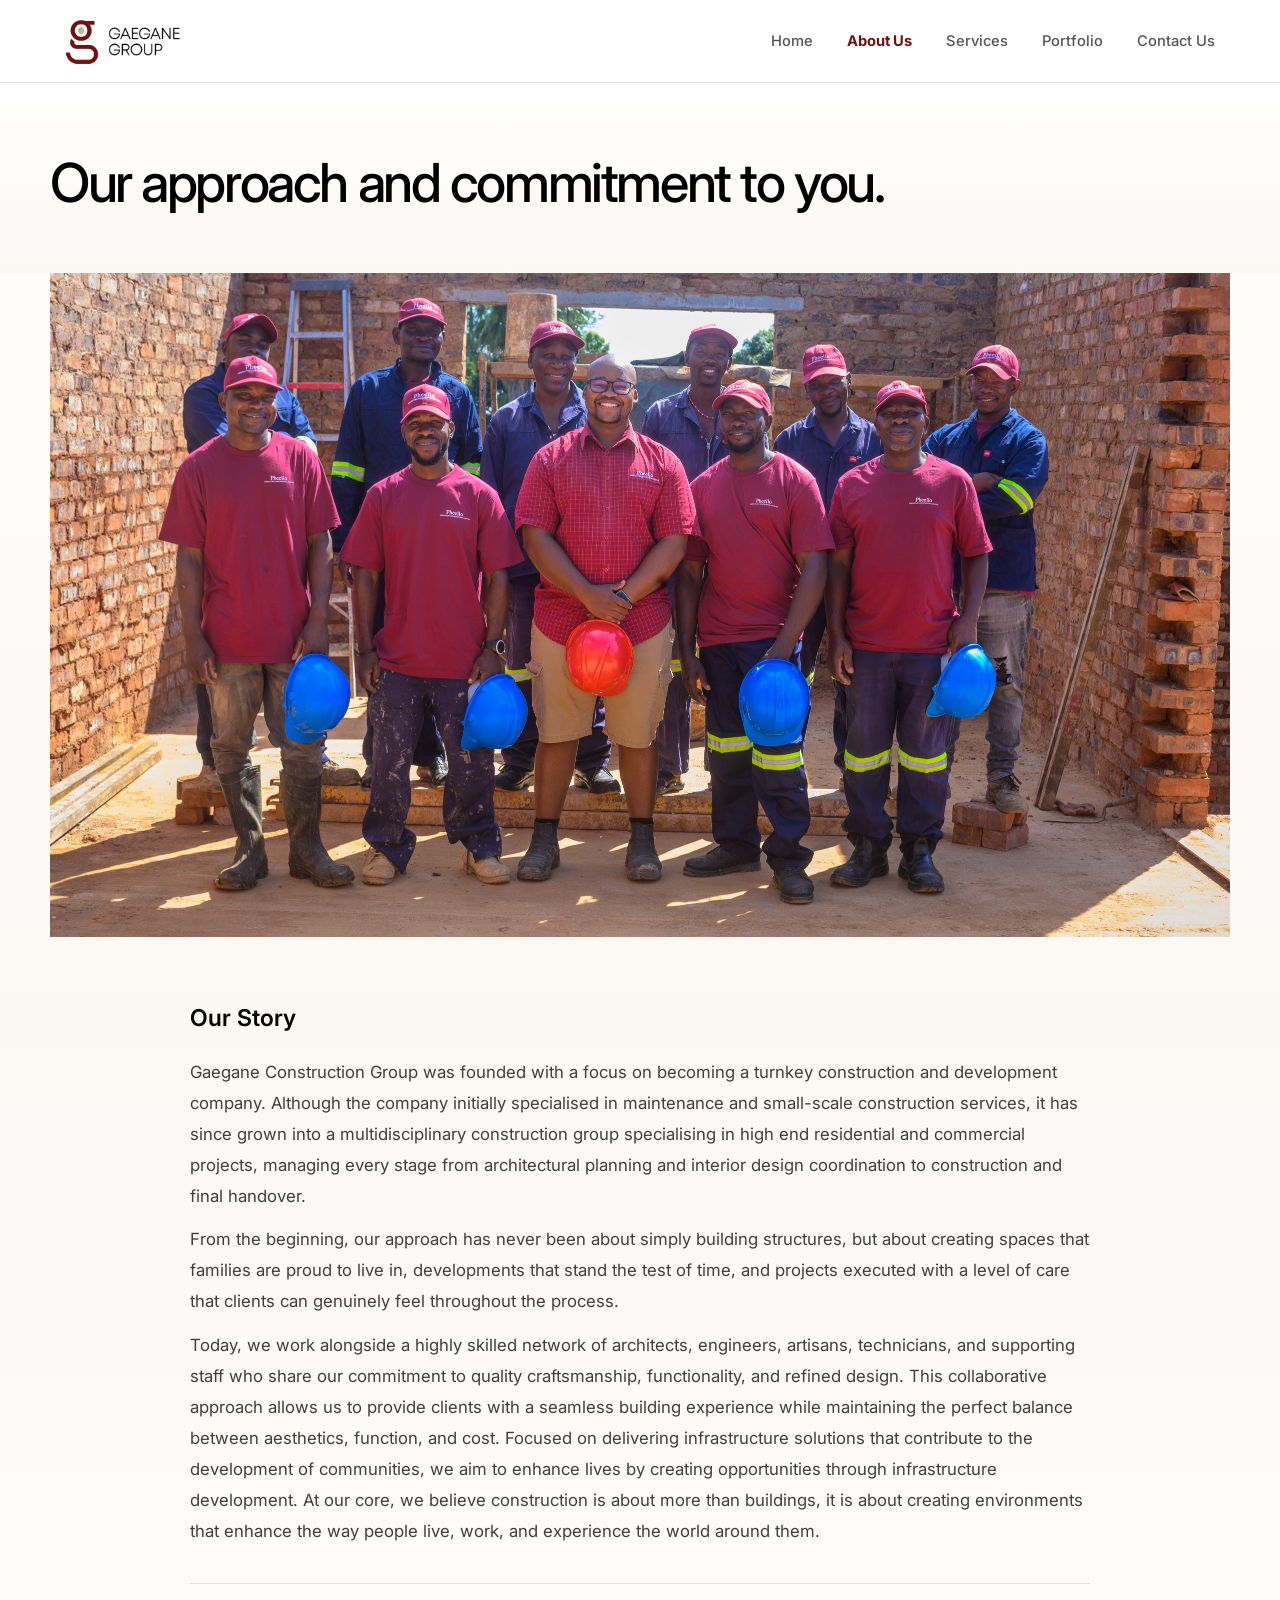
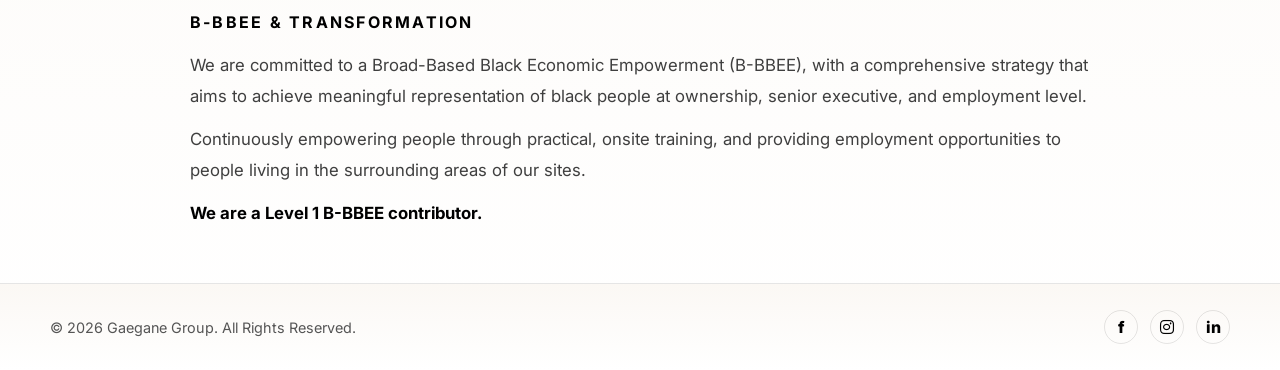
==== commit 0e707211: "Update about.html" ====
--- a/about.html
+++ b/about.html
@@ -42,13 +42,16 @@
   </div>
 </section>
 
-
-<section class="section about-document-copy">
- <div class="container about-content-wrap reveal">
-
+<section class="about-team-section">
+  <div class="container about-image-wrap reveal">
     <div class="about-inline-image">
       <img src="assets/images/team.jpg" alt="Gaegane Construction Group team">
     </div>
+  </div>
+</section>
+  
+<section class="section about-document-copy">
+ <div class="container about-content-wrap reveal">
     <h2 class="about-story-title">Our Story</h2>
 
     <p>
--- a/assets/css/site.css
+++ b/assets/css/site.css
@@ -96,7 +96,7 @@
 .nav-links a:hover,
 .nav-links a.active{
   background:transparent;
-  color:var(--black);
+  color:var(--maroon);
   font-weight:700;
   transform:none;
 }
@@ -438,7 +438,8 @@
 }
 
 .about-content-wrap{
-  max-width:1180px;
+    max-width:900px;
+    margin:0 auto;
 }
 
 .about-inline-image{
